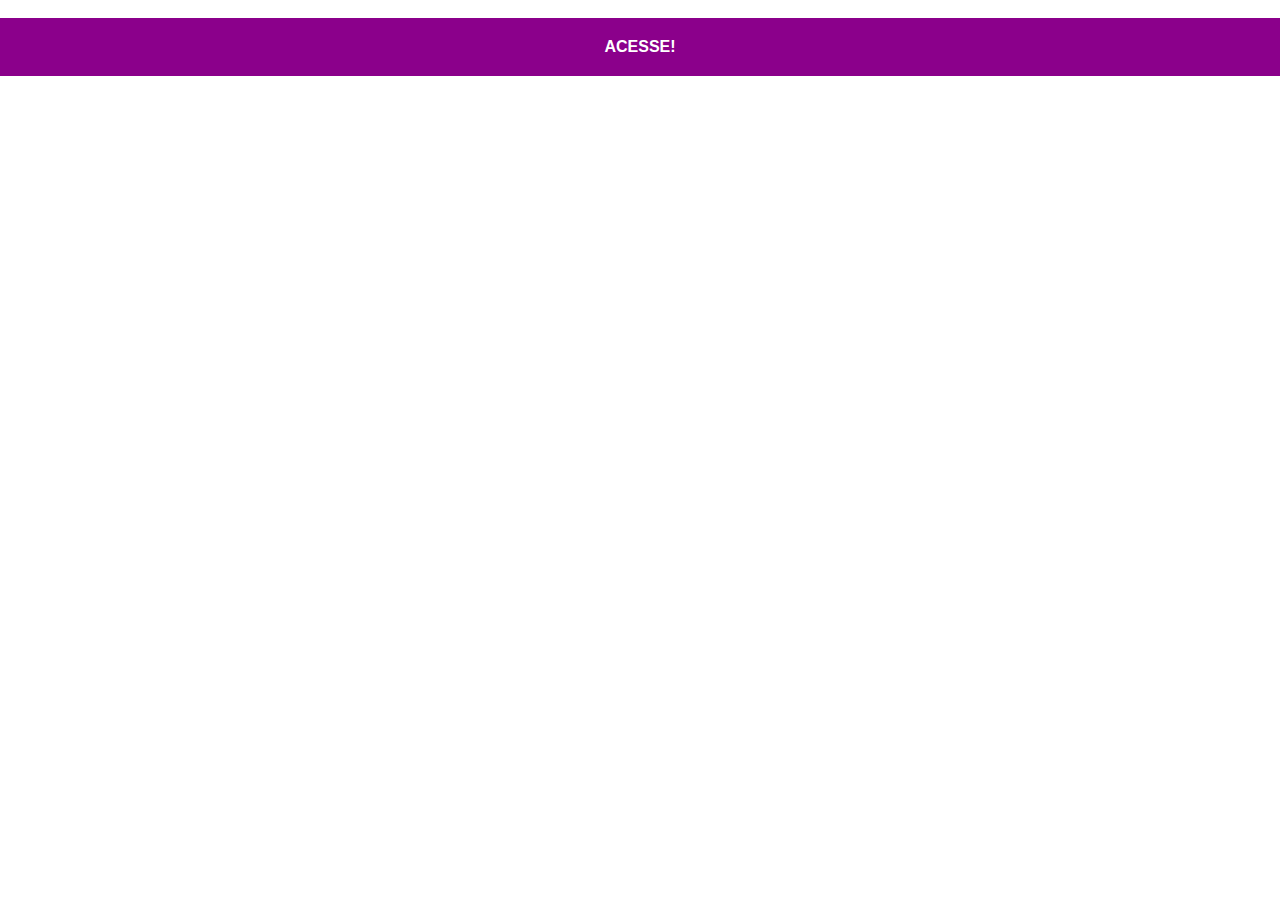
==== paginas-redes/github.html @ d40d99e8 "projeto redes sociais" ====
<!DOCTYPE html>
<html lang="pt-br">
<head>
    <meta charset="UTF-8">
    <meta http-equiv="X-UA-Compatible" content="IE=edge">
    <meta name="viewport" content="width=device-width, initial-scale=1.0">
    <link rel="stylesheet" href="../estilos/redes.css">
    <title>Document</title>
</head>
<body>
    <img src="" alt="">
    <a href="https://github.com/luanalbis" target="_blank"> ACESSE!</a>

    
</body>
</html>
---- estilos/redes.css ----
@charset "utf-8";

* {
    margin: 0;
    padding: 0;
    text-decoration: none;
    font-weight: bolder;
    font-family: sans-serif;
}

body {
    width: 100vw;
    height: 100vh;
}

a {
    padding: 20px;
    text-align: center;
    display: block;
    background-color:darkmagenta;
    color: white;
}

a:hover{
    background-color: rgb(155, 89, 155);
    text-decoration: underline;
}
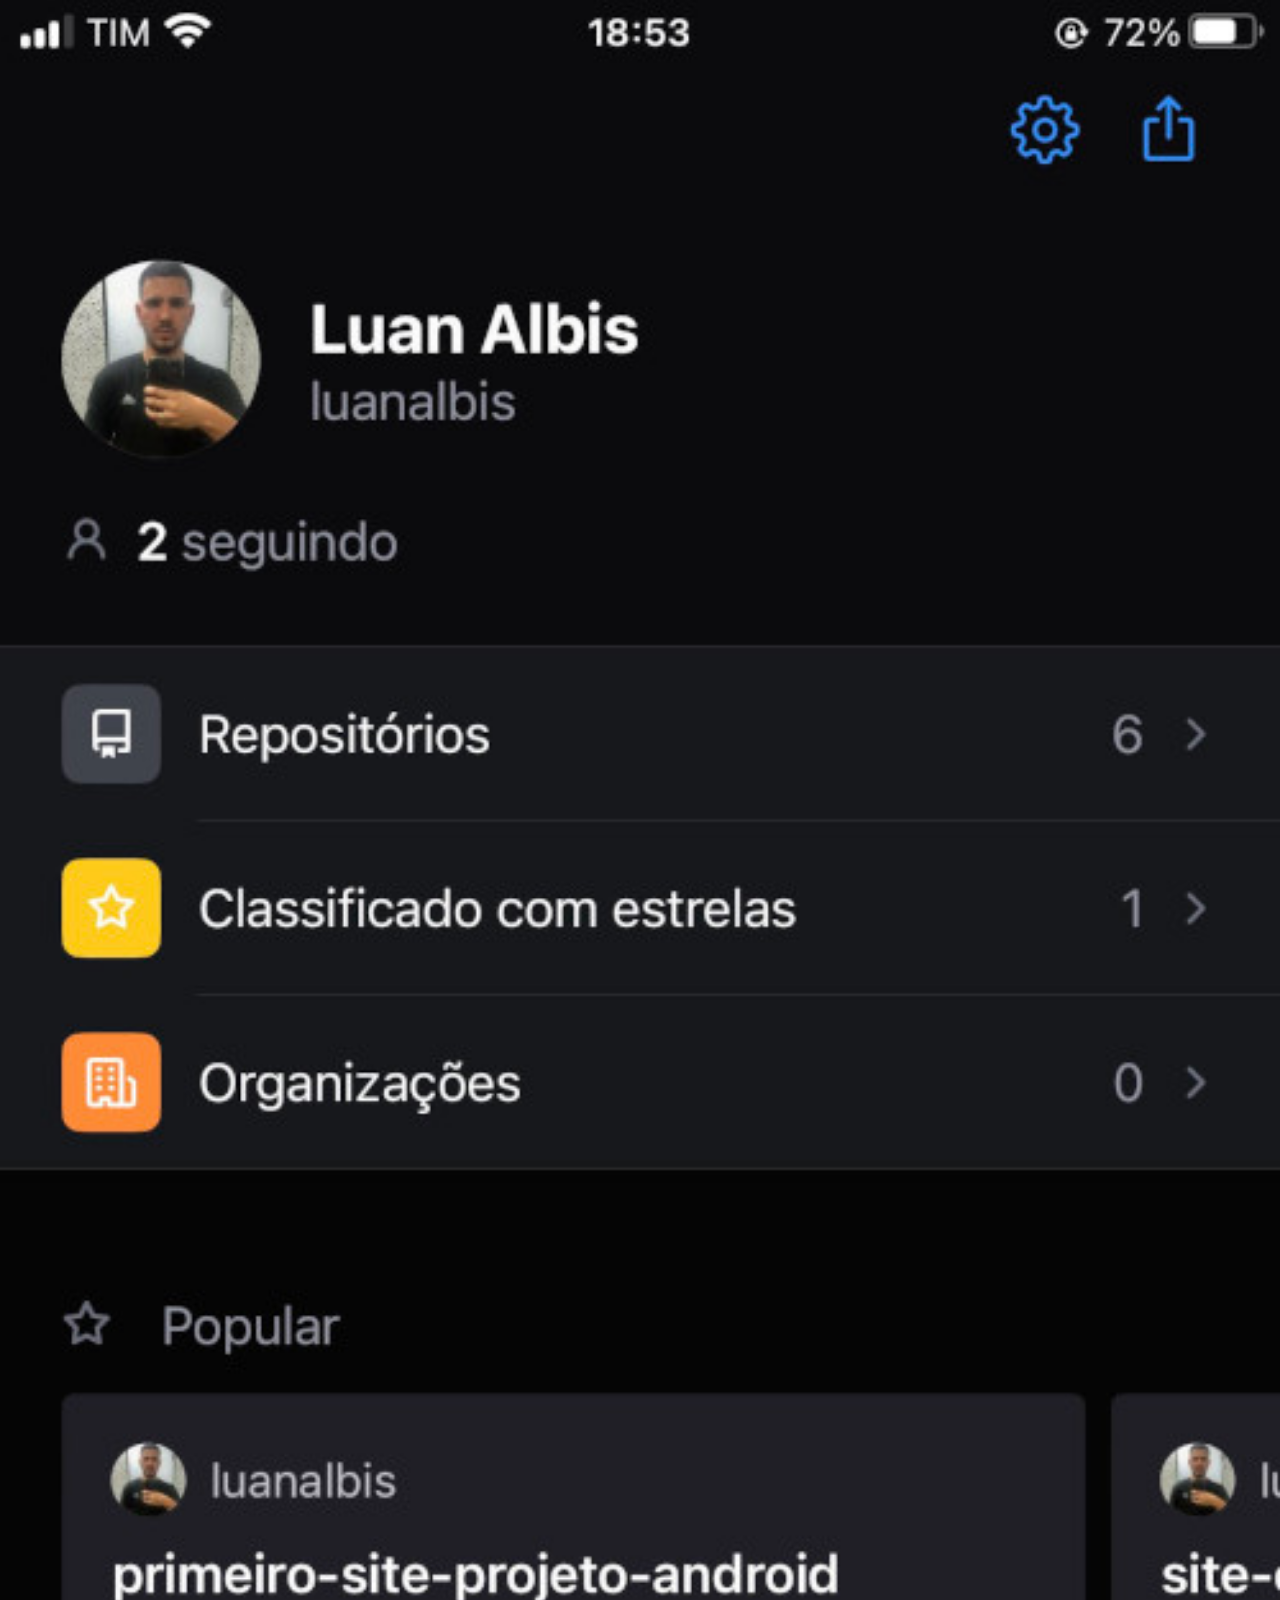
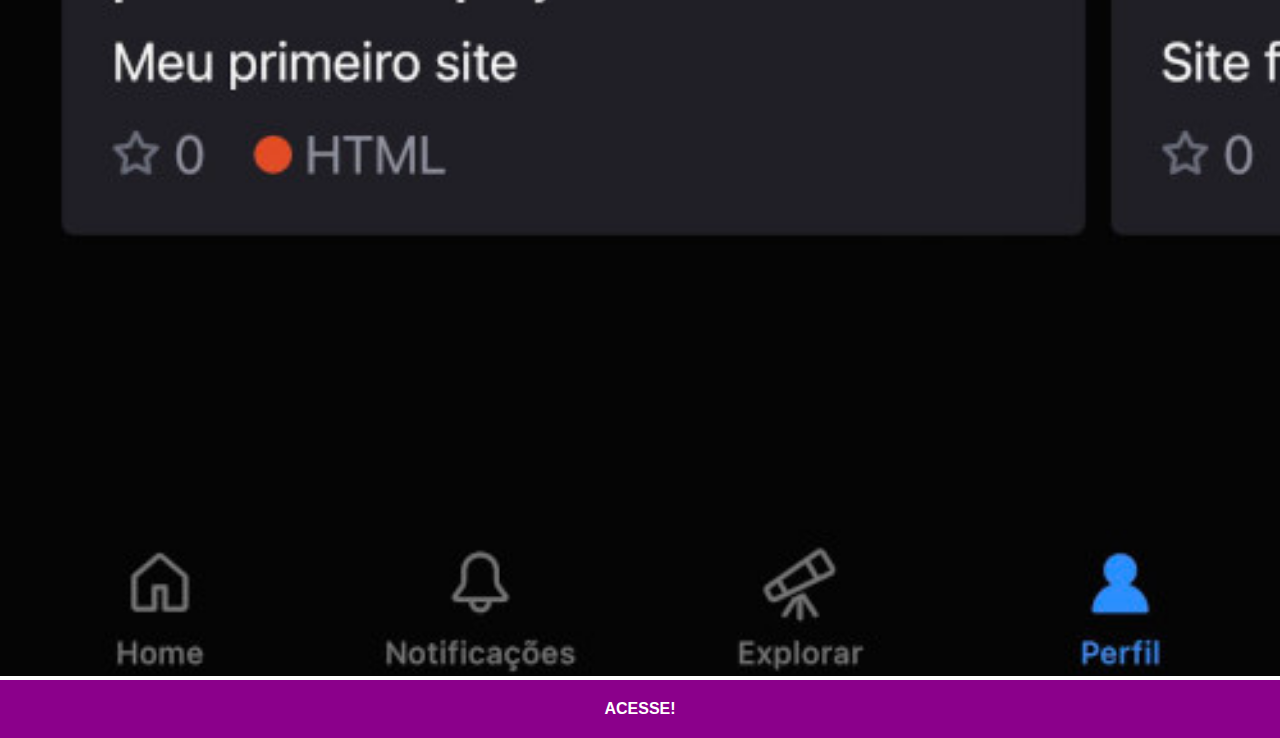
==== commit 8269fe15: "atualização redes sociais" ====
--- a/paginas-redes/github.html
+++ b/paginas-redes/github.html
@@ -8,7 +8,7 @@
     <title>Document</title>
 </head>
 <body>
-    <img src="" alt="">
+    <img src="../imagens/tela-github-luan.jpg" alt="github">
     <a href="https://github.com/luanalbis" target="_blank"> ACESSE!</a>
 
     
--- a/estilos/redes.css
+++ b/estilos/redes.css
@@ -8,7 +8,12 @@
     font-family: sans-serif;
 }
 
-body {
+::-webkit-scrollbar{
+    width: 0;
+    height: 0;
+}
+
+body,html{
     width: 100vw;
     height: 100vh;
 }
@@ -19,6 +24,12 @@
     display: block;
     background-color:darkmagenta;
     color: white;
+    
+}
+
+img {
+    width: 100vw;
+    
 }
 
 a:hover{
